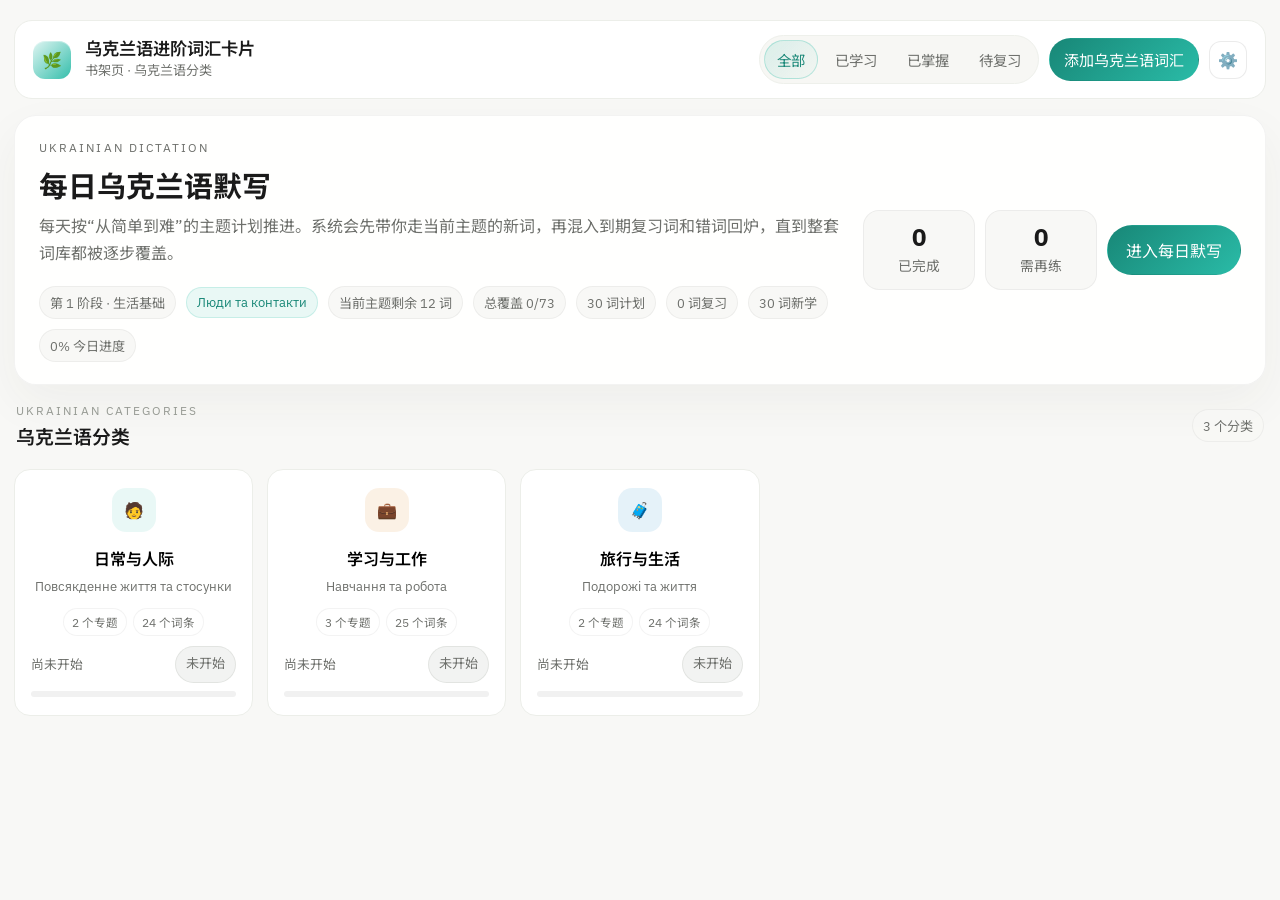
==== ukrainian-vocab-site/index.html @ 9e2c7441 "Add Ukrainian vocab study site" ====
<!DOCTYPE html>
<html lang="zh-CN">
  <head>
    <meta charset="UTF-8" />
    <meta name="viewport" content="width=device-width, initial-scale=1.0" />
    <title>乌克兰语进阶词汇卡片</title>
    <meta
      name="description"
      content="把进阶乌克兰语词汇做成可浏览、可标记、可复述、可自测的学习笔记网站。"
    />
    <link rel="preconnect" href="https://fonts.googleapis.com" />
    <link rel="preconnect" href="https://fonts.gstatic.com" crossorigin />
    <link
      href="https://fonts.googleapis.com/css2?family=Cormorant+Garamond:wght@500;600;700&family=IBM+Plex+Sans:wght@400;500;600;700&family=Noto+Sans+SC:wght@400;500;700&display=swap"
      rel="stylesheet"
    />
    <link rel="stylesheet" href="./styles.css?v=ukrainian-v1" />
  </head>
  <body>
    <div class="ambient ambient-left"></div>
    <div class="ambient ambient-right"></div>
    <div class="paper-noise"></div>
    <div class="app-shell">
      <div id="app"></div>
    </div>
    <script src="./imported-topics.js?v=ukrainian-v1"></script>
    <script src="./script.js?v=ukrainian-v1"></script>
  </body>
</html>
---- ukrainian-vocab-site/styles.css ----
:root {
  --bg: #f8f8f6;
  --bg-strong: #f2efe7;
  --card: rgba(255, 255, 255, 0.9);
  --card-strong: #ffffff;
  --paper: rgba(255, 252, 247, 0.82);
  --line: rgba(34, 34, 34, 0.09);
  --line-strong: rgba(34, 34, 34, 0.16);
  --shadow: 0 24px 60px rgba(51, 46, 37, 0.08);
  --shadow-soft: 0 14px 34px rgba(51, 46, 37, 0.05);
  --text: #1a1a1a;
  --muted: #6e706c;
  --muted-soft: #969a93;
  --teal: #2abba7;
  --teal-deep: #188777;
  --teal-soft: rgba(42, 187, 167, 0.11);
  --green: #4caf50;
  --green-soft: rgba(76, 175, 80, 0.14);
  --red: #e57373;
  --red-soft: rgba(229, 115, 115, 0.14);
  --amber: #ffc107;
  --amber-soft: rgba(255, 193, 7, 0.16);
  --pink-soft: #fff5f5;
  --radius-xl: 28px;
  --radius-lg: 18px;
  --radius-md: 12px;
  --radius-sm: 10px;
}

* {
  box-sizing: border-box;
}

html {
  scroll-behavior: auto;
}

body {
  margin: 0;
  min-height: 100vh;
  color: var(--text);
  font-family: "IBM Plex Sans", "Noto Sans SC", sans-serif;
  background:
    radial-gradient(circle at 15% 12%, rgba(42, 187, 167, 0.13), transparent 24%),
    radial-gradient(circle at 82% 18%, rgba(255, 193, 7, 0.09), transparent 22%),
    linear-gradient(180deg, #fbfaf6 0%, #f7f5ef 100%);
  overflow-x: hidden;
}

body.modal-open {
  overflow: hidden;
}

button,
select,
input {
  font: inherit;
}

button {
  cursor: pointer;
}

a {
  color: inherit;
  text-decoration: none;
}

.ambient,
.paper-noise {
  pointer-events: none;
  position: fixed;
  inset: 0;
}

.ambient {
  z-index: 0;
}

.ambient-left {
  background: radial-gradient(circle at 10% 10%, rgba(42, 187, 167, 0.1), transparent 26%);
}

.ambient-right {
  background: radial-gradient(circle at 85% 22%, rgba(240, 157, 94, 0.12), transparent 24%);
}

.paper-noise {
  z-index: 0;
  opacity: 0.18;
  background-image:
    linear-gradient(rgba(42, 187, 167, 0.02) 1px, transparent 1px),
    linear-gradient(90deg, rgba(42, 187, 167, 0.02) 1px, transparent 1px);
  background-size: 28px 28px;
  mask-image: linear-gradient(180deg, rgba(0, 0, 0, 0.8), transparent 85%);
}

.app-shell {
  position: relative;
  z-index: 1;
  width: min(1380px, calc(100% - 32px));
  margin: 0 auto;
  padding: 28px 0 44px;
}

.top-banner,
.home-hero,
.category-card,
.detail-sidebar,
.detail-main,
.study-panel,
.detail-empty,
.settings-modal {
  border: 1px solid var(--line);
  background: var(--card);
  backdrop-filter: blur(18px);
  box-shadow: var(--shadow-soft);
}

.top-banner {
  display: flex;
  align-items: center;
  justify-content: space-between;
  gap: 16px;
  padding: 16px 18px;
  border-radius: 999px;
  background: rgba(255, 255, 255, 0.75);
}

.brand {
  display: flex;
  align-items: center;
  gap: 14px;
}

.brand-mark {
  width: 44px;
  height: 44px;
  display: grid;
  place-items: center;
  border-radius: 14px;
  background: linear-gradient(135deg, rgba(42, 187, 167, 0.2), rgba(24, 135, 119, 0.92));
  color: #ffffff;
  font-size: 1.2rem;
  box-shadow: inset 0 1px 0 rgba(255, 255, 255, 0.35);
}

.brand-copy {
  display: flex;
  flex-direction: column;
  gap: 2px;
}

.eyebrow {
  margin: 0;
  font-size: 0.72rem;
  letter-spacing: 0.18em;
  text-transform: uppercase;
  color: var(--muted-soft);
}

.brand-title,
.hero-copy h1,
.hero-stat strong,
.category-card h3,
.detail-page-title,
.panel-title,
.word-card-word,
.topic-select-title,
.settings-modal h2 {
  font-family: "Cormorant Garamond", Georgia, serif;
}

.brand-title {
  font-size: 1.6rem;
  line-height: 1;
  margin: 0;
}

.brand-copy span {
  font-size: 0.92rem;
  color: var(--muted);
}

.header-actions,
.filter-row,
.hero-stats,
.hero-actions,
.card-meta,
.legend-row,
.word-actions,
.topic-progress-row,
.study-panel-header,
.quiz-answer,
.assessment-row,
.settings-row,
.drawer-actions {
  display: flex;
  align-items: center;
  gap: 10px;
}

.pill-group {
  display: inline-flex;
  gap: 8px;
  padding: 6px;
  border-radius: 999px;
  background: rgba(248, 248, 246, 0.92);
  border: 1px solid rgba(26, 26, 26, 0.05);
}

.pill-btn,
.icon-btn,
.ghost-btn,
.solid-btn,
.assessment-btn,
.tab-btn,
.topic-item,
.audio-btn,
.status-btn,
.quiz-reveal-btn,
.drawer-btn,
.toolbar-link,
.select-shell,
.mode-chip {
  transition:
    transform 180ms ease,
    background 180ms ease,
    border-color 180ms ease,
    color 180ms ease,
    box-shadow 180ms ease;
}

.pill-btn,
.icon-btn,
.ghost-btn,
.solid-btn,
.tab-btn,
.drawer-btn,
.toolbar-link {
  border: 1px solid transparent;
  background: transparent;
}

.pill-btn {
  padding: 10px 14px;
  border-radius: 999px;
  color: var(--muted);
}

.pill-btn:hover,
.icon-btn:hover,
.ghost-btn:hover,
.solid-btn:hover,
.tab-btn:hover,
.drawer-btn:hover,
.quiz-reveal-btn:hover,
.toolbar-link:hover {
  transform: translateY(-1px);
}

.pill-btn.active {
  background: linear-gradient(135deg, rgba(42, 187, 167, 0.14), rgba(42, 187, 167, 0.02));
  border-color: rgba(42, 187, 167, 0.28);
  color: var(--teal-deep);
}

.icon-btn,
.drawer-btn {
  width: 44px;
  height: 44px;
  border-radius: 14px;
  display: grid;
  place-items: center;
  color: var(--muted);
  border-color: var(--line);
  background: rgba(255, 255, 255, 0.78);
}

.toolbar-link,
.ghost-btn {
  border-color: var(--line);
  padding: 10px 14px;
  border-radius: 999px;
  color: var(--muted);
  background: rgba(255, 255, 255, 0.76);
}

.solid-btn {
  padding: 12px 18px;
  border-radius: 999px;
  color: #ffffff;
  background: linear-gradient(135deg, var(--teal-deep), var(--teal));
  box-shadow: 0 14px 28px rgba(24, 135, 119, 0.16);
}

.solid-btn.subtle {
  background: linear-gradient(135deg, #232320, #3a3b38);
  box-shadow: 0 14px 28px rgba(35, 35, 32, 0.12);
}

.solid-btn.small,
.ghost-btn.small,
.toolbar-link.small {
  padding: 10px 14px;
  font-size: 0.94rem;
}

.solid-btn:disabled,
.ghost-btn:disabled {
  opacity: 0.62;
  cursor: wait;
  transform: none;
}

.home-hero {
  margin-top: 20px;
  padding: 36px;
  border-radius: var(--radius-xl);
  background:
    radial-gradient(circle at top left, rgba(42, 187, 167, 0.12), transparent 34%),
    linear-gradient(135deg, rgba(255, 255, 255, 0.92), rgba(255, 252, 247, 0.95));
  box-shadow: var(--shadow);
}

.hero-grid {
  display: grid;
  grid-template-columns: minmax(0, 1.2fr) minmax(360px, 0.8fr);
  gap: 28px;
}

.hero-copy h1 {
  margin: 8px 0 12px;
  font-size: clamp(2.8rem, 5vw, 4.5rem);
  line-height: 0.95;
  letter-spacing: -0.04em;
}

.hero-copy p {
  margin: 0;
  max-width: 620px;
  font-size: 1.05rem;
  line-height: 1.75;
  color: var(--muted);
}

.hero-stats {
  margin-top: 26px;
  flex-wrap: wrap;
}

.hero-stat {
  min-width: 170px;
  padding: 16px 18px;
  border-radius: var(--radius-lg);
  background: rgba(255, 255, 255, 0.76);
  border: 1px solid rgba(26, 26, 26, 0.04);
}

.hero-stat strong {
  display: block;
  font-size: 2rem;
  line-height: 1;
}

.hero-stat span {
  display: block;
  margin-top: 6px;
  color: var(--muted);
  font-size: 0.95rem;
}

.hero-actions {
  margin-top: 28px;
  flex-wrap: wrap;
}

.hero-note {
  display: flex;
  flex-direction: column;
  gap: 18px;
  padding: 28px;
  border-radius: 24px;
  background:
    linear-gradient(180deg, rgba(255, 255, 255, 0.92), rgba(248, 248, 246, 0.98));
  border: 1px solid rgba(26, 26, 26, 0.06);
}

.hero-note-card {
  padding: 18px;
  border-radius: var(--radius-lg);
  border: 1px dashed rgba(42, 187, 167, 0.24);
  background:
    linear-gradient(180deg, rgba(42, 187, 167, 0.06), rgba(42, 187, 167, 0.01)),
    linear-gradient(180deg, transparent 27px, rgba(42, 187, 167, 0.08) 28px, transparent 29px);
  background-size: auto, 100% 34px;
}

.hero-note-card h3 {
  margin: 0 0 8px;
  font-size: 1.4rem;
}

.hero-note-card p,
.hero-mini-list li,
.category-card p,
.progress-caption,
.topic-subtitle,
.detail-subtitle,
.panel-copy,
.word-card-detail p,
.empty-copy,
.settings-copy,
.helper-text,
.filter-empty p {
  color: var(--muted);
  line-height: 1.72;
}

.hero-mini-list {
  margin: 0;
  padding-left: 20px;
}

.hero-mini-list li + li {
  margin-top: 8px;
}

.section-top {
  margin-top: 26px;
  display: flex;
  align-items: center;
  justify-content: space-between;
  gap: 16px;
}

.section-top h2,
.detail-main h2,
.study-card h3,
.settings-modal h2 {
  margin: 0;
  font-size: 2rem;
}

.section-top p,
.detail-subtitle {
  margin: 0;
}

.category-grid {
  margin-top: 18px;
  display: grid;
  grid-template-columns: repeat(5, minmax(0, 1fr));
  gap: 16px;
}

.category-card {
  position: relative;
  display: flex;
  flex-direction: column;
  align-items: center;
  min-height: 220px;
  padding: 20px;
  border-radius: 22px;
  overflow: hidden;
  cursor: pointer;
  text-align: center;
}

.category-card::before {
  content: "";
  position: absolute;
  inset: auto -28px -32px auto;
  width: 120px;
  height: 120px;
  border-radius: 50%;
  background: radial-gradient(circle, rgba(42, 187, 167, 0.14), transparent 70%);
}

.category-card:hover {
  transform: translateY(-4px);
  box-shadow: var(--shadow);
}

.card-icon {
  width: 52px;
  height: 52px;
  display: grid;
  place-items: center;
  border-radius: 16px;
  font-size: 1.25rem;
  background: rgba(42, 187, 167, 0.08);
  color: var(--teal-deep);
}

.category-card h3 {
  margin: 18px 0 6px;
  font-size: 1.55rem;
}

.category-card p {
  margin: 0;
  font-size: 0.95rem;
}

.category-meta {
  display: flex;
  flex-wrap: wrap;
  justify-content: center;
  gap: 8px;
  margin-top: 14px;
  color: var(--muted);
  font-size: 0.84rem;
}

.category-meta span {
  padding: 6px 10px;
  border-radius: 999px;
  background: rgba(255, 255, 255, 0.72);
  border: 1px solid rgba(26, 26, 26, 0.05);
}

.category-card-footer {
  margin-top: auto;
  width: 100%;
}

.progress-bar {
  margin-top: 10px;
  height: 9px;
  overflow: hidden;
  border-radius: 999px;
  background: rgba(26, 26, 26, 0.06);
}

.progress-bar span {
  display: block;
  height: 100%;
  border-radius: inherit;
  background: linear-gradient(90deg, var(--teal), #5dd8c2);
}

.progress-caption {
  display: flex;
  align-items: center;
  justify-content: space-between;
  gap: 10px;
  margin-top: 12px;
  font-size: 0.88rem;
}

.tag {
  display: inline-flex;
  align-items: center;
  gap: 6px;
  padding: 6px 10px;
  border-radius: 999px;
  font-size: 0.82rem;
  color: var(--muted);
  background: rgba(248, 248, 246, 0.9);
  border: 1px solid rgba(26, 26, 26, 0.05);
}

.tag.review {
  color: #996306;
  background: var(--amber-soft);
  border-color: rgba(255, 193, 7, 0.24);
}

.tag.mastered {
  color: #2d7c31;
  background: var(--green-soft);
  border-color: rgba(76, 175, 80, 0.2);
}

.tag.waiting {
  color: var(--muted);
  background: rgba(150, 154, 147, 0.12);
  border-color: rgba(150, 154, 147, 0.18);
}

.tag.highlight {
  color: var(--teal-deep);
  background: rgba(42, 187, 167, 0.1);
  border-color: rgba(42, 187, 167, 0.18);
}

.filter-empty {
  margin-top: 16px;
  padding: 30px;
  border-radius: var(--radius-lg);
  text-align: center;
  border: 1px dashed rgba(26, 26, 26, 0.12);
  background: rgba(255, 255, 255, 0.64);
}

.detail-header {
  margin-top: 18px;
  display: flex;
  align-items: flex-start;
  justify-content: space-between;
  gap: 16px;
}

.detail-page-title {
  margin: 8px 0 10px;
  font-size: clamp(2.3rem, 4vw, 3.6rem);
  line-height: 0.92;
}

.detail-meta {
  display: flex;
  align-items: center;
  flex-wrap: wrap;
  gap: 10px;
}

.breadcrumb {
  display: inline-flex;
  align-items: center;
  gap: 8px;
  color: var(--muted);
  font-size: 0.94rem;
}

.breadcrumb button {
  border: none;
  background: none;
  padding: 0;
  color: var(--teal-deep);
}

.detail-shell {
  margin-top: 18px;
  display: grid;
  grid-template-columns: 240px minmax(0, 1fr) 330px;
  gap: 18px;
  align-items: start;
}

.detail-sidebar,
.detail-main,
.study-panel,
.detail-empty {
  border-radius: 24px;
}

.detail-sidebar {
  position: sticky;
  top: 16px;
  padding: 22px;
}

.detail-sidebar h2,
.study-card h3,
.panel-title {
  margin: 8px 0 4px;
}

.topic-subtitle,
.detail-subtitle {
  font-size: 0.95rem;
}

.topic-list {
  margin-top: 20px;
  display: grid;
  gap: 8px;
}

.topic-item {
  width: 100%;
  padding: 14px 14px 14px 16px;
  border-radius: 16px;
  border: 1px solid transparent;
  background: transparent;
  text-align: left;
}

.topic-item:hover {
  background: rgba(42, 187, 167, 0.04);
}

.topic-item.active {
  background: #f0faf8;
  border-color: rgba(42, 187, 167, 0.18);
  box-shadow: inset 4px 0 0 var(--teal);
}

.topic-item strong {
  display: block;
  font-size: 0.96rem;
  line-height: 1.5;
}

.topic-index {
  display: inline-flex;
  min-width: 28px;
  color: var(--teal-deep);
}

.topic-progress-row {
  margin-top: 10px;
  justify-content: space-between;
}

.topic-progress-row span {
  font-size: 0.8rem;
  color: var(--muted);
}

.mode-chip {
  display: inline-flex;
  align-items: center;
  padding: 5px 10px;
  border-radius: 999px;
  font-size: 0.8rem;
  border: 1px solid transparent;
}

.mode-chip.proficient {
  color: #2d7c31;
  background: var(--green-soft);
}

.mode-chip.average {
  color: #996306;
  background: var(--amber-soft);
}

.mode-chip.unfamiliar {
  color: #b35050;
  background: var(--red-soft);
}

.mode-chip.pending {
  color: var(--muted);
  background: rgba(150, 154, 147, 0.12);
}

.detail-main {
  padding: 24px;
}

.detail-main-header {
  display: flex;
  align-items: flex-start;
  justify-content: space-between;
  gap: 16px;
}

.section-tabs {
  display: flex;
  flex-wrap: wrap;
  gap: 10px;
  margin-top: 22px;
}

.tab-btn {
  padding: 12px 16px;
  border-radius: 14px;
  color: var(--muted);
  border-color: rgba(26, 26, 26, 0.06);
  background: rgba(248, 248, 246, 0.8);
}

.tab-btn.active {
  color: var(--text);
  border-color: rgba(26, 26, 26, 0.08);
  background: rgba(255, 255, 255, 0.96);
  box-shadow: inset 0 -2px 0 var(--text);
}

.legend-row {
  margin-top: 18px;
  flex-wrap: wrap;
  padding: 12px 14px;
  border-radius: 16px;
  background: rgba(248, 248, 246, 0.84);
  border: 1px solid rgba(26, 26, 26, 0.05);
  color: var(--muted);
  font-size: 0.9rem;
}

.vocab-grid {
  margin-top: 18px;
  display: grid;
  grid-template-columns: repeat(2, minmax(0, 1fr));
  gap: 14px;
}

.word-card {
  border-radius: 18px;
  border: 1px solid rgba(26, 26, 26, 0.06);
  background: rgba(255, 255, 255, 0.84);
  overflow: hidden;
  box-shadow: 0 10px 28px rgba(51, 46, 37, 0.04);
}

.word-card.known {
  border-color: rgba(76, 175, 80, 0.22);
}

.word-card.unknown {
  border-color: rgba(229, 115, 115, 0.22);
}

.word-card.expanded {
  background: linear-gradient(180deg, rgba(255, 255, 255, 0.92), var(--pink-soft));
}

.word-card-head {
  display: grid;
  grid-template-columns: auto minmax(0, 1fr) auto;
  gap: 10px;
  align-items: start;
  padding: 14px;
}

.audio-btn {
  width: 38px;
  height: 38px;
  display: grid;
  place-items: center;
  border-radius: 12px;
  border: 1px solid rgba(42, 187, 167, 0.16);
  background: rgba(42, 187, 167, 0.08);
  color: var(--teal-deep);
}

.audio-btn.loading {
  background: rgba(255, 193, 7, 0.16);
  border-color: rgba(255, 193, 7, 0.28);
  color: #996306;
}

.audio-btn.playing {
  background: rgba(42, 187, 167, 0.18);
  border-color: rgba(42, 187, 167, 0.32);
  color: var(--teal-deep);
  box-shadow: 0 0 0 6px rgba(42, 187, 167, 0.08);
}

.word-trigger {
  border: none;
  padding: 0;
  background: none;
  text-align: left;
}

.word-card-word {
  display: block;
  font-size: 1.42rem;
  line-height: 1.08;
}

.word-card-meta {
  display: inline-flex;
  align-items: center;
  gap: 8px;
  margin-top: 8px;
  flex-wrap: wrap;
}

.word-note-tag {
  display: inline-flex;
  align-items: center;
  padding: 5px 8px;
  border-radius: 999px;
  font-size: 0.78rem;
  color: var(--muted);
  background: rgba(248, 248, 246, 0.94);
  border: 1px solid rgba(26, 26, 26, 0.05);
}

.status-btn {
  width: 36px;
  height: 36px;
  display: grid;
  place-items: center;
  border-radius: 12px;
  border: 1px solid rgba(26, 26, 26, 0.08);
  background: rgba(255, 255, 255, 0.86);
  color: var(--muted);
}

.status-btn.known.active {
  border-color: rgba(76, 175, 80, 0.28);
  background: var(--green-soft);
  color: var(--green);
}

.status-btn.unknown.active {
  border-color: rgba(229, 115, 115, 0.28);
  background: var(--red-soft);
  color: var(--red);
}

.word-card-detail {
  padding: 0 16px 16px 68px;
  border-top: 1px solid rgba(26, 26, 26, 0.06);
}

.word-card-detail strong {
  display: block;
  padding-top: 14px;
  color: var(--teal-deep);
  font-size: 1rem;
}

.word-card-detail p {
  margin: 8px 0 0;
}

.detail-empty {
  padding: 28px;
}

.study-panel {
  position: sticky;
  top: 16px;
  padding: 18px;
}

.study-panel > .study-card + .study-card {
  margin-top: 16px;
}

.study-card {
  padding: 18px;
  border-radius: 18px;
  background: rgba(255, 255, 255, 0.88);
  border: 1px solid rgba(26, 26, 26, 0.05);
}

.study-panel-header {
  justify-content: space-between;
  margin-bottom: 8px;
}

.panel-title {
  font-size: 1.6rem;
}

.panel-copy {
  margin: 10px 0 0;
  font-size: 0.95rem;
}

.translation-card {
  margin-top: 16px;
  padding: 16px;
  border-radius: 16px;
  background:
    linear-gradient(180deg, rgba(42, 187, 167, 0.06), rgba(42, 187, 167, 0.01)),
    linear-gradient(180deg, transparent 30px, rgba(42, 187, 167, 0.08) 31px, transparent 32px);
  background-size: auto, 100% 38px;
  border: 1px dashed rgba(42, 187, 167, 0.2);
}

.translation-card p {
  margin: 0;
  line-height: 1.88;
}

.translation-card .english-sample {
  margin-top: 14px;
  padding-top: 14px;
  border-top: 1px solid rgba(26, 26, 26, 0.06);
}

.quiz-list {
  margin-top: 16px;
  display: grid;
  gap: 12px;
}

.quiz-item {
  padding: 14px;
  border-radius: 16px;
  border: 1px solid rgba(26, 26, 26, 0.05);
  background: rgba(248, 248, 246, 0.82);
}

.quiz-item strong {
  display: block;
  font-size: 0.96rem;
  line-height: 1.6;
}

.quiz-item p {
  margin: 8px 0 0;
}

.quiz-reveal-btn {
  margin-top: 12px;
  padding: 10px 12px;
  border-radius: 12px;
  border: 1px solid rgba(42, 187, 167, 0.18);
  background: rgba(42, 187, 167, 0.08);
  color: var(--teal-deep);
}

.quiz-item.revealed {
  background: rgba(255, 255, 255, 0.92);
}

.quiz-answer {
  margin-top: 10px;
  align-items: flex-start;
  justify-content: space-between;
}

.quiz-answer strong {
  font-size: 1rem;
}

.quiz-answer p {
  margin: 4px 0 0;
  color: var(--teal-deep);
}

.assessment-block {
  margin-top: 16px;
  padding-top: 16px;
  border-top: 1px solid rgba(26, 26, 26, 0.06);
}

.assessment-block p {
  margin: 0 0 12px;
}

.assessment-row {
  flex-wrap: wrap;
}

.assessment-btn {
  border: 1px solid transparent;
  padding: 12px 14px;
  border-radius: 14px;
  background: rgba(255, 255, 255, 0.92);
}

.assessment-btn.proficient {
  color: #2d7c31;
  border-color: rgba(76, 175, 80, 0.22);
  background: var(--green-soft);
}

.assessment-btn.average {
  color: #996306;
  border-color: rgba(255, 193, 7, 0.22);
  background: var(--amber-soft);
}

.assessment-btn.unfamiliar {
  color: #b35050;
  border-color: rgba(229, 115, 115, 0.22);
  background: var(--red-soft);
}

.study-footer {
  margin-top: 14px;
  font-size: 0.86rem;
  color: var(--muted);
}

.mobile-topic-select {
  display: none;
}

.select-shell {
  width: 100%;
  display: flex;
  align-items: center;
  gap: 10px;
  margin-top: 18px;
  padding: 12px 14px;
  border-radius: 16px;
  border: 1px solid rgba(26, 26, 26, 0.06);
  background: rgba(255, 255, 255, 0.88);
}

.select-shell select {
  width: 100%;
  border: none;
  background: transparent;
  outline: none;
  color: var(--text);
}

.drawer-overlay {
  display: none;
}

.drawer-actions {
  justify-content: flex-end;
}

.settings-backdrop,
.drawer-overlay {
  position: fixed;
  inset: 0;
  background: rgba(26, 26, 26, 0.28);
  z-index: 20;
}

.settings-modal {
  position: fixed;
  z-index: 21;
  top: 50%;
  left: 50%;
  width: min(520px, calc(100% - 24px));
  transform: translate(-50%, -50%);
  padding: 24px;
  border-radius: 28px;
  background:
    radial-gradient(circle at top left, rgba(42, 187, 167, 0.12), transparent 36%),
    rgba(255, 255, 255, 0.96);
  box-shadow: var(--shadow);
}

.settings-copy {
  margin: 12px 0 18px;
}

.settings-grid {
  display: grid;
  gap: 14px;
}

.word-entry-modal {
  width: min(680px, calc(100% - 24px));
}

.word-entry-inline {
  display: grid;
  grid-template-columns: minmax(0, 1fr) auto;
  gap: 12px;
  align-items: end;
  margin-bottom: 10px;
}

.word-autofill-btn {
  min-width: 138px;
}

.word-lookup-status {
  margin: 0 0 16px;
  padding: 12px 14px;
  border-radius: 14px;
  border: 1px solid rgba(26, 26, 26, 0.06);
  background: rgba(248, 248, 246, 0.9);
  color: var(--muted);
  font-size: 0.93rem;
  line-height: 1.6;
}

.word-lookup-status[data-state="success"] {
  border-color: rgba(42, 187, 167, 0.22);
  background: rgba(232, 249, 245, 0.96);
  color: var(--teal-deep);
}

.word-lookup-status[data-state="error"] {
  border-color: rgba(219, 128, 96, 0.22);
  background: rgba(255, 244, 239, 0.96);
  color: #8b4d34;
}

.word-lookup-status[data-state="loading"] {
  border-color: rgba(42, 187, 167, 0.16);
  color: var(--text);
}

.word-entry-grid {
  display: grid;
  grid-template-columns: repeat(2, minmax(0, 1fr));
  gap: 12px;
}

.word-entry-field {
  display: grid;
  gap: 6px;
  color: var(--muted);
  font-size: 0.9rem;
}

.word-entry-field-full {
  grid-column: 1 / -1;
}

.word-entry-field input,
.word-entry-field textarea,
.word-entry-field select {
  width: 100%;
  border: 1px solid rgba(26, 26, 26, 0.08);
  border-radius: 12px;
  padding: 11px 12px;
  background: rgba(255, 255, 255, 0.92);
  color: var(--text);
}

.word-entry-field textarea {
  resize: vertical;
  min-height: 110px;
}

.classification-box {
  margin-top: 16px;
  display: flex;
  align-items: center;
  justify-content: space-between;
  gap: 12px;
  padding: 14px 16px;
  border-radius: 16px;
  background: rgba(248, 248, 246, 0.88);
  border: 1px solid rgba(26, 26, 26, 0.05);
}

.classification-label {
  margin: 0 0 4px;
  font-size: 0.76rem;
  letter-spacing: 0.12em;
  text-transform: uppercase;
  color: var(--muted-soft);
}

.classification-box strong {
  display: block;
  color: var(--text);
  line-height: 1.55;
}

.settings-row {
  justify-content: space-between;
  padding: 14px 16px;
  border-radius: 16px;
  background: rgba(248, 248, 246, 0.88);
  border: 1px solid rgba(26, 26, 26, 0.05);
}

.settings-row label {
  display: flex;
  flex-direction: column;
  gap: 6px;
  color: var(--muted);
  font-size: 0.92rem;
}

.settings-row select {
  min-width: 180px;
  border: 1px solid rgba(26, 26, 26, 0.08);
  border-radius: 12px;
  padding: 10px 12px;
  background: rgba(255, 255, 255, 0.92);
}

.danger-zone {
  margin-top: 18px;
  padding: 16px;
  border-radius: 18px;
  background: rgba(229, 115, 115, 0.08);
  border: 1px solid rgba(229, 115, 115, 0.14);
}

.danger-zone h3 {
  margin: 0;
  font-size: 1rem;
}

.danger-zone p {
  margin: 8px 0 14px;
  color: var(--muted);
}

.danger-btn {
  border: 1px solid rgba(229, 115, 115, 0.24);
  color: #b35050;
  background: rgba(255, 255, 255, 0.88);
}

@media (max-width: 1260px) {
  .category-grid {
    grid-template-columns: repeat(4, minmax(0, 1fr));
  }

  .detail-shell {
    grid-template-columns: 220px minmax(0, 1fr);
  }

  .study-panel {
    position: fixed;
    top: 12px;
    right: 12px;
    bottom: 12px;
    z-index: 31;
    width: min(360px, calc(100vw - 24px));
    overflow-y: auto;
    transform: translateX(calc(100% + 24px));
  }

  .detail-shell.drawer-open .study-panel {
    transform: translateX(0);
  }

  .detail-shell.drawer-open .drawer-overlay {
    display: block;
  }
}

@media (max-width: 1080px) {
  .hero-grid {
    grid-template-columns: 1fr;
  }

  .category-grid {
    grid-template-columns: repeat(3, minmax(0, 1fr));
  }

  .vocab-grid {
    grid-template-columns: 1fr;
  }
}

@media (max-width: 820px) {
  .app-shell {
    width: min(100%, calc(100% - 20px));
    padding-top: 14px;
  }

  .top-banner,
  .detail-header,
  .detail-main-header,
  .section-top {
    flex-direction: column;
    align-items: stretch;
  }

  .header-actions {
    justify-content: space-between;
    flex-wrap: wrap;
  }

  .pill-group {
    width: 100%;
    overflow-x: auto;
  }

  .category-grid {
    grid-template-columns: repeat(2, minmax(0, 1fr));
  }

  .detail-shell {
    grid-template-columns: 1fr;
  }

  .detail-sidebar {
    display: none;
  }

  .mobile-topic-select {
    display: block;
  }

  .study-panel {
    width: min(100vw - 18px, 420px);
  }
}

@media (max-width: 640px) {
  .app-shell {
    width: calc(100% - 16px);
  }

  .top-banner,
  .home-hero,
  .detail-main,
  .detail-empty,
  .settings-modal {
    border-radius: 22px;
  }

  .home-hero,
  .detail-main,
  .detail-sidebar,
  .study-panel {
    padding: 18px;
  }

  .hero-copy h1,
  .detail-page-title {
    letter-spacing: -0.02em;
  }

  .category-grid {
    grid-template-columns: 1fr;
  }

  .word-card-head {
    grid-template-columns: auto minmax(0, 1fr);
  }

  .word-actions {
    grid-column: 1 / -1;
    justify-content: flex-end;
  }

  .word-card-detail {
    padding-left: 16px;
  }

  .assessment-row,
  .hero-actions,
  .hero-stats {
    flex-direction: column;
    align-items: stretch;
  }

  .assessment-btn,
  .solid-btn,
  .ghost-btn,
  .toolbar-link {
    width: 100%;
    justify-content: center;
  }
}

/* Reference-style overrides */

.ambient,
.paper-noise {
  display: none;
}

body {
  background: #f8f8f6;
}

.app-shell {
  width: min(1320px, calc(100% - 28px));
  padding: 20px 0 32px;
}

.brand-title,
.category-card h3,
.detail-page-title,
.detail-main h2,
.detail-sidebar h2,
.study-card h3,
.panel-title,
.word-card-word,
.topic-select-title,
.settings-modal h2 {
  font-family: "IBM Plex Sans", "Noto Sans SC", sans-serif;
}

.top-banner,
.home-hero,
.category-card,
.detail-sidebar,
.detail-main,
.study-panel,
.detail-empty,
.settings-modal,
.study-card {
  background: #ffffff;
  border-color: #eceee9;
  box-shadow: none;
  backdrop-filter: none;
}

.top-banner {
  padding: 14px 18px;
  border-radius: 18px;
}

.brand-mark {
  width: 38px;
  height: 38px;
  border-radius: 12px;
  font-size: 1rem;
  background: linear-gradient(135deg, rgba(42, 187, 167, 0.15), rgba(42, 187, 167, 0.95));
}

.brand-title {
  font-size: 1.08rem;
  font-weight: 600;
}

.brand-copy span {
  font-size: 0.82rem;
}

.pill-group {
  padding: 4px;
  gap: 4px;
  background: #f7f7f4;
  border-color: #eef0eb;
}

.pill-btn {
  padding: 8px 12px;
  font-size: 0.9rem;
}

.icon-btn,
.toolbar-link,
.ghost-btn,
.solid-btn {
  box-shadow: none;
}

.icon-btn {
  width: 38px;
  height: 38px;
  border-radius: 12px;
}

.compact-home .category-grid {
  margin-top: 12px;
}

.home-board {
  margin-top: 16px;
}

.daily-dictation-card {
  margin-top: 16px;
  display: grid;
  grid-template-columns: minmax(0, 1.3fr) auto;
  gap: 18px;
  padding: 22px 24px;
  border-radius: 22px;
  background: rgba(255, 255, 255, 0.88);
  border: 1px solid rgba(26, 26, 26, 0.05);
  box-shadow: 0 18px 48px rgba(56, 52, 43, 0.05);
}

.daily-dictation-card h2 {
  margin: 6px 0 8px;
  font-size: 1.8rem;
}

.daily-dictation-card p {
  margin: 0;
  color: var(--muted);
  line-height: 1.72;
}

.daily-dictation-meta,
.daily-dictation-side {
  display: flex;
  align-items: center;
  gap: 10px;
  flex-wrap: wrap;
}

.daily-dictation-meta {
  margin-top: 18px;
}

.daily-dictation-side {
  justify-content: flex-end;
  align-content: center;
}

.daily-dictation-stat {
  min-width: 112px;
  padding: 14px 16px;
  border-radius: 16px;
  text-align: center;
  background: rgba(248, 248, 246, 0.92);
  border: 1px solid rgba(26, 26, 26, 0.05);
}

.daily-dictation-stat strong {
  display: block;
  font-size: 1.5rem;
  line-height: 1;
}

.daily-dictation-stat span {
  display: block;
  margin-top: 6px;
  color: var(--muted);
  font-size: 0.86rem;
}

.dictation-page {
  padding: 14px 0 28px;
}

.dictation-shell {
  display: grid;
  gap: 0;
  min-height: calc(100vh - 72px);
  border-radius: 26px;
  overflow: hidden;
  background: rgba(255, 255, 255, 0.96);
  border: 1px solid rgba(26, 26, 26, 0.04);
  box-shadow: 0 24px 64px rgba(55, 53, 47, 0.08);
}

.dictation-topbar,
.dictation-footer__meta,
.dictation-topbar__left,
.dictation-topbar__center,
.dictation-topbar__right,
.dictation-action-row,
.dictation-answer-card__top,
.dictation-answer-card__meta,
.dictation-answer-card__marks,
.dictation-footer__tags {
  display: flex;
  align-items: center;
  gap: 12px;
  flex-wrap: wrap;
}

.dictation-topbar {
  justify-content: space-between;
  padding: 18px 22px;
  border-bottom: 1px solid rgba(26, 26, 26, 0.05);
  background: rgba(252, 252, 250, 0.92);
}

.dictation-title strong {
  font-size: 1rem;
  font-weight: 600;
}

.dictation-title {
  display: grid;
  gap: 2px;
}

.dictation-title-kicker {
  color: var(--muted-soft);
  font-size: 0.76rem;
  letter-spacing: 0.1em;
  text-transform: uppercase;
}

.dictation-back-btn,
.dictation-control-btn,
.dictation-sound-btn,
.dictation-end-btn,
.dictation-action-btn,
.dictation-mark-btn,
.dictation-fullscreen-btn {
  appearance: none;
  border: 1px solid rgba(26, 26, 26, 0.08);
  background: rgba(255, 255, 255, 0.88);
  color: var(--text);
  transition:
    transform 180ms ease,
    background 180ms ease,
    border-color 180ms ease,
    color 180ms ease,
    box-shadow 180ms ease;
}

.dictation-back-btn:hover,
.dictation-control-btn:hover,
.dictation-sound-btn:hover,
.dictation-end-btn:hover,
.dictation-action-btn:hover,
.dictation-mark-btn:hover,
.dictation-fullscreen-btn:hover {
  transform: translateY(-1px);
}

.dictation-back-btn,
.dictation-sound-btn {
  width: 42px;
  height: 42px;
  display: grid;
  place-items: center;
  border-radius: 14px;
  font-size: 1.2rem;
}

.dictation-control-btn,
.dictation-end-btn,
.dictation-fullscreen-btn,
.dictation-mark-btn {
  padding: 10px 14px;
  border-radius: 999px;
}

.dictation-end-btn,
.dictation-fullscreen-btn,
.dictation-action-btn.active {
  color: #fff;
  border-color: transparent;
  background: linear-gradient(135deg, #7f3022, #bb5a43);
  box-shadow: 0 12px 26px rgba(187, 90, 67, 0.18);
}

.dictation-main {
  display: grid;
  gap: 26px;
  padding: 34px 24px 26px;
}

.dictation-stage-card,
.dictation-answer-card {
  min-height: 440px;
  display: grid;
  place-items: center;
  border-radius: 28px;
  background: linear-gradient(180deg, #fbfbfa, #f6f6f3);
  border: 1px solid rgba(26, 26, 26, 0.04);
}

.dictation-stage-card {
  padding: 34px 28px;
  text-align: center;
}

.dictation-stage-card--typing {
  align-content: center;
  text-align: left;
}

.dictation-stage-kicker {
  margin: 0;
  color: #9aa19a;
  font-size: 0.8rem;
  letter-spacing: 0.16em;
  text-transform: uppercase;
}

.dictation-stage-card h2 {
  margin: 14px 0 10px;
  font-size: clamp(2.4rem, 5vw, 4rem);
  line-height: 1.04;
  letter-spacing: -0.05em;
}

.dictation-stage-card p {
  margin: 0;
  color: var(--muted);
  line-height: 1.75;
}

.dictation-input-panel {
  width: min(100%, 860px);
  min-height: 232px;
  display: grid;
  place-items: center;
  padding: 30px 40px;
  border-radius: 26px;
  background: rgba(247, 247, 245, 0.95);
}

.dictation-input {
  width: min(100%, 680px);
  border: none;
  background: transparent;
  outline: none;
  text-align: center;
  color: #111;
  font-size: clamp(2.4rem, 6vw, 4.5rem);
  font-weight: 700;
  letter-spacing: -0.04em;
}

.dictation-input::placeholder {
  color: rgba(17, 17, 17, 0.18);
}

.dictation-inline-feedback {
  margin: 18px 0 0;
  min-height: 28px;
  color: #8d5b20;
  text-align: center;
  opacity: 0;
}

.dictation-inline-feedback.visible {
  opacity: 1;
}

.dictation-answer-card {
  align-content: stretch;
  padding: 0;
  overflow: hidden;
}

.dictation-answer-card__top {
  justify-content: space-between;
  padding: 18px 22px;
  background: #86a94d;
  color: #fff;
}

.dictation-answer-card.wrong .dictation-answer-card__top {
  background: #c57a64;
}

.dictation-answer-card__meta strong {
  font-size: 1rem;
}

.dictation-answer-card__meta span,
.dictation-answer-card__next {
  font-size: 0.92rem;
  opacity: 0.96;
}

.dictation-answer-card__body {
  min-height: 250px;
  display: grid;
  place-items: center;
  padding: 32px 24px 18px;
  text-align: center;
}

.dictation-answer-card__body strong {
  display: block;
  font-size: clamp(2.6rem, 6vw, 4.4rem);
  line-height: 1.04;
  color: #6c9440;
  letter-spacing: -0.05em;
}

.dictation-answer-card.wrong .dictation-answer-card__body strong {
  color: #a9553d;
}

.dictation-answer-card__body p {
  margin: 14px 0 0;
  color: var(--muted);
}

.dictation-answer-card__marks {
  justify-content: center;
  padding: 0 24px 24px;
}

.dictation-mark-btn.active.known {
  color: #2d7c31;
  border-color: rgba(76, 175, 80, 0.22);
  background: var(--green-soft);
}

.dictation-mark-btn.active.unknown {
  color: #b35050;
  border-color: rgba(229, 115, 115, 0.22);
  background: var(--red-soft);
}

.dictation-action-row {
  justify-content: center;
  gap: 18px;
}

.dictation-action-btn {
  min-width: 126px;
  display: grid;
  justify-items: center;
  gap: 6px;
  padding: 12px 18px;
  border-radius: 18px;
}

.dictation-action-btn span {
  font-size: 1.15rem;
}

.dictation-action-btn em {
  font-style: normal;
  color: var(--muted);
  font-size: 0.86rem;
}

.dictation-action-btn.active em {
  color: rgba(255, 255, 255, 0.9);
}

.dictation-action-btn.is-disabled {
  opacity: 0.38;
  pointer-events: none;
}

.dictation-footer {
  padding: 0 24px 22px;
}

.dictation-footer__track {
  height: 8px;
  overflow: hidden;
  border-radius: 999px;
  background: rgba(194, 107, 91, 0.18);
}

.dictation-footer__track span {
  display: block;
  height: 100%;
  border-radius: inherit;
  background: linear-gradient(90deg, #d27b6a, #e8a08b);
}

.dictation-footer__meta {
  justify-content: space-between;
  gap: 16px;
  margin-top: 12px;
}

.dictation-footer__tags {
  color: var(--muted);
  font-size: 0.86rem;
}

.dictation-footer__tags span {
  padding: 6px 10px;
  border-radius: 999px;
  background: rgba(248, 248, 246, 0.9);
  border: 1px solid rgba(26, 26, 26, 0.05);
}

.dictation-footer__tags .highlight {
  color: #3475c7;
  background: rgba(52, 117, 199, 0.1);
  border-color: rgba(52, 117, 199, 0.16);
}

.home-board-head {
  display: flex;
  align-items: center;
  justify-content: space-between;
  gap: 16px;
  padding: 2px 2px 8px;
}

.home-board-head h2 {
  margin: 4px 0 0;
  font-size: 1.18rem;
  font-weight: 600;
}

.home-board-note {
  margin: 0;
  font-size: 0.9rem;
  color: var(--muted);
}

.category-grid {
  grid-template-columns: repeat(5, minmax(0, 1fr));
  gap: 14px;
}

.category-card {
  min-height: 180px;
  padding: 18px 16px;
  border-radius: 16px;
}

.category-card::before {
  display: none;
}

.card-icon {
  width: 44px;
  height: 44px;
  border-radius: 14px;
  font-size: 1rem;
}

.category-card h3 {
  margin: 14px 0 6px;
  font-size: 1rem;
  font-weight: 600;
}

.category-card p {
  font-size: 0.82rem;
}

.category-meta {
  margin-top: 10px;
  gap: 6px;
  font-size: 0.72rem;
}

.category-meta span {
  padding: 5px 8px;
}

.progress-caption {
  margin-top: 10px;
  font-size: 0.8rem;
}

.progress-bar {
  height: 6px;
  margin-top: 8px;
}

.detail-header,
.detail-toolbar {
  margin-top: 14px;
  padding: 0 2px;
}

.detail-toolbar {
  display: flex;
  align-items: center;
  justify-content: flex-start;
  gap: 12px;
}

.detail-toolbar-meta {
  display: flex;
  align-items: center;
  justify-content: flex-end;
}

.back-lite-btn {
  width: 28px;
  height: 28px;
  display: grid;
  place-items: center;
  border: 1px solid #eceee9;
  border-radius: 999px;
  background: #ffffff;
  color: var(--muted);
}

.detail-shell {
  margin-top: 10px;
  grid-template-columns: 218px minmax(0, 1fr);
  gap: 14px;
}

.detail-sidebar,
.detail-main,
.detail-empty {
  border-radius: 20px;
}

.detail-sidebar {
  padding: 14px;
  background:
    radial-gradient(circle at 16% 14%, rgba(247, 205, 150, 0.18), transparent 28%),
    #fffdf9;
  border: 1px solid #efe8dd;
  box-shadow: none;
}

.detail-sidebar h2 {
  font-size: 1rem;
  font-weight: 600;
}

.topic-list {
  margin-top: 12px;
  gap: 8px;
}

.topic-item {
  padding: 12px 12px 12px 14px;
  border-radius: 14px;
  border: 1px solid #efe8dd;
  background: rgba(255, 255, 255, 0.9);
  box-shadow: none;
}

.topic-item.active {
  background: #fffaf4;
  border: 1px solid #ecdccf;
  box-shadow: inset 3px 0 0 #d68d74;
}

.topic-item strong {
  font-size: 0.88rem;
  line-height: 1.45;
}

.topic-progress-row {
  margin-top: 8px;
}

.detail-main {
  padding: 14px;
  background: #fffdf9;
  border: 1px solid #efe8dd;
  box-shadow: none;
}

.detail-main-header {
  display: flex;
  align-items: center;
  justify-content: space-between;
  gap: 16px;
  padding: 2px 2px 10px;
}

.detail-main-actions {
  display: flex;
  align-items: center;
  gap: 8px;
}

.detail-main h2 {
  margin: 0;
  font-size: 1.12rem;
  font-weight: 700;
  line-height: 1.25;
}

.detail-subtitle {
  margin: 2px 0 0;
  font-size: 0.74rem;
  color: #8f8a82;
}

.header-reset-btn {
  padding: 8px 12px;
  border: 1px solid #d6eee5;
  border-radius: 10px;
  background: #eefaf5;
  color: #4a9f7c;
  font-size: 0.78rem;
  font-weight: 600;
}

.header-add-btn {
  padding: 8px 12px;
  border: 1px solid #dae5f6;
  border-radius: 10px;
  background: #f6faff;
  color: #55759a;
  font-size: 0.78rem;
  font-weight: 600;
}

.section-tabs {
  display: grid;
  grid-template-columns: repeat(var(--section-count), minmax(0, 1fr));
  gap: 8px;
  margin-top: 8px;
  padding: 4px;
  border-radius: 14px;
  background: #fbf6f1;
  border: 1px solid #f2e8de;
}

.tab-btn {
  min-height: 72px;
  display: grid;
  place-items: center;
  gap: 4px;
  padding: 10px 12px;
  border-radius: 12px;
  font-size: 0.88rem;
  border: 1px solid transparent;
  background: rgba(255, 255, 255, 0.48);
}

.tab-key {
  display: block;
  font-size: 0.86rem;
  font-weight: 700;
  color: #c57b58;
}

.tab-copy {
  display: grid;
  gap: 2px;
}

.tab-copy strong,
.tab-copy em {
  display: block;
  text-align: center;
  font-style: normal;
}

.tab-copy strong {
  color: #56524c;
  font-size: 0.74rem;
  font-weight: 600;
}

.tab-copy em {
  color: #989288;
  font-size: 0.68rem;
}

.tab-btn.active {
  background: #fffefd;
  border-color: #ddcdbf;
  box-shadow: 0 1px 2px rgba(135, 103, 73, 0.06);
}

.tab-btn.active .tab-key {
  color: #b55f3f;
}

.tab-btn.active .tab-copy strong {
  color: #2e2a25;
}

.legend-row {
  margin-top: 12px;
  padding: 10px 12px;
  border-radius: 12px;
  font-size: 0.83rem;
  background: #fbf8f4;
  border: 1px solid #f1e8df;
}

.learning-guide {
  margin-top: 10px;
  display: flex;
  align-items: center;
  justify-content: space-between;
  gap: 14px;
  padding: 12px 14px;
  border-radius: 14px;
  border: 1px solid #e9e6de;
  background: linear-gradient(180deg, rgba(255, 255, 255, 0.92), rgba(250, 248, 244, 0.96));
}

.learning-guide.phase-recover {
  border-color: #eedfcf;
  background: linear-gradient(180deg, rgba(255, 251, 245, 0.96), rgba(255, 248, 239, 0.96));
}

.learning-guide.phase-space {
  border-color: #dcefe9;
  background: linear-gradient(180deg, rgba(244, 252, 248, 0.96), rgba(251, 255, 253, 0.96));
}

.learning-guide-copy {
  min-width: 0;
}

.learning-guide-copy h3 {
  margin: 2px 0 4px;
  font-size: 0.96rem;
  line-height: 1.45;
}

.learning-guide-copy p:last-child {
  margin: 0;
  color: var(--muted);
  font-size: 0.82rem;
  line-height: 1.65;
}

.learning-guide-pills {
  display: flex;
  align-items: center;
  justify-content: flex-end;
  flex-wrap: wrap;
  gap: 8px;
}

.learning-pill {
  display: inline-flex;
  align-items: center;
  padding: 7px 10px;
  border-radius: 999px;
  font-size: 0.76rem;
  border: 1px solid transparent;
  white-space: nowrap;
}

.learning-pill.neutral {
  background: #f6f5f1;
  border-color: #ece8df;
  color: #7b776f;
}

.learning-pill.review {
  background: #fff1ea;
  border-color: #f3dacd;
  color: #bd6e4c;
}

.learning-pill.stable {
  background: #eef8f5;
  border-color: #dcefe9;
  color: #2d8b69;
}

.learning-pill.schedule {
  background: #eef5ff;
  border-color: #dae5f6;
  color: #5377a0;
}

.study-workspace {
  margin-top: 10px;
  display: grid;
  gap: 14px;
}

.workspace-top {
  display: grid;
  grid-template-columns: minmax(0, 1.45fr) minmax(290px, 0.9fr);
  gap: 14px;
  align-items: start;
}

.vocab-panel,
.retell-panel,
.quiz-panel {
  min-width: 0;
}

.vocab-grid {
  margin-top: 0;
  gap: 10px;
}

.word-card {
  border-radius: 14px;
  border-color: #ece8df;
  background: rgba(255, 255, 255, 0.95);
}

.word-card-head {
  grid-template-columns: 34px minmax(0, 1fr) auto;
  gap: 8px;
  align-items: flex-start;
  padding: 10px 10px 8px;
}

.word-card-word {
  font-size: 0.95rem;
  font-weight: 600;
  line-height: 1.25;
}

.word-card-zh {
  display: block;
  margin-top: 4px;
  color: var(--teal-deep);
  font-size: 0.76rem;
  line-height: 1.45;
}

.word-card-en {
  display: block;
  margin-top: 2px;
  color: var(--muted);
  font-size: 0.72rem;
  line-height: 1.4;
}

.word-actions {
  gap: 6px;
}

.status-btn {
  width: 26px;
  height: 26px;
  border-radius: 8px;
  font-size: 0.8rem;
}

.audio-btn {
  width: 28px;
  height: 28px;
  border-radius: 8px;
  font-size: 0.78rem;
}

.word-card-detail {
  padding: 0 10px 10px 52px;
}

.word-card-detail p {
  margin: 0;
  font-size: 0.72rem;
  line-height: 1.45;
  color: var(--muted);
}

.study-panel {
  padding: 10px;
  background: #ffffff;
  border: 1px solid #eceee9;
  box-shadow: none;
  backdrop-filter: none;
}

.study-card {
  padding: 14px;
  border-radius: 18px;
  background: rgba(255, 255, 255, 0.96);
  border: 1px solid #efe8dd;
  box-shadow: none;
}

.study-card + .study-card {
  margin-top: 16px;
}

.study-card-top {
  display: grid;
  gap: 10px;
}

.study-card-hero {
  display: grid;
  grid-template-columns: minmax(0, 1fr) auto;
  gap: 12px;
  align-items: start;
}

.retell-panel .study-card {
  min-height: 100%;
  background:
    linear-gradient(180deg, rgba(255, 250, 244, 0.95), rgba(255, 255, 255, 0.98));
}

.retell-panel .eyebrow {
  letter-spacing: 0.12em;
}

.retell-method-note {
  margin: 0;
  color: #867c70;
  font-size: 0.82rem;
  line-height: 1.7;
}

.retell-copy-card {
  margin-top: 0;
  min-height: 340px;
  padding: 18px;
  background: #fffefc;
  border: 1px solid #ece3d7;
}

.retell-copy-card p {
  font-size: 0.88rem;
  line-height: 1.95;
}

.study-inline-toggle {
  width: 100%;
  margin-top: 12px;
  padding: 12px 14px;
  border: 1px solid #dceaf4;
  border-radius: 12px;
  background: #f6fbff;
  color: #5187a5;
  font-weight: 600;
}

.study-inline-toggle.active {
  border-color: #c8e1ef;
  background: #edf8ff;
  color: #2f6b8b;
}

.study-side-pill {
  width: 62px;
  min-height: 92px;
  display: inline-flex;
  flex-direction: column;
  align-items: center;
  justify-content: center;
  gap: 3px;
  padding: 10px 8px;
  border: 1px solid #eceee9;
  border-radius: 999px;
  background: #fbfbf9;
  color: #666b66;
  flex-shrink: 0;
}

.study-side-pill span,
.study-side-pill em {
  display: block;
  font-size: 0.78rem;
  line-height: 1.15;
  text-align: center;
  font-style: normal;
}

.study-side-pill strong {
  display: block;
  font-size: 0.96rem;
  line-height: 1;
  color: var(--text);
}

.study-side-pill.active {
  background: #eef8f5;
  border-color: #dcefe9;
  color: var(--teal-deep);
}

.study-side-pill.count-pill {
  min-height: 90px;
}

.panel-title {
  margin: 0;
  font-family: "IBM Plex Sans", "Noto Sans SC", sans-serif;
  font-size: clamp(1.72rem, 2vw, 2.18rem);
  font-weight: 700;
  line-height: 1.2;
  letter-spacing: -0.03em;
}

.panel-copy {
  margin: 0;
  color: var(--muted);
  font-size: 0.88rem;
  line-height: 1.7;
}

.translation-card {
  margin-top: 14px;
  padding: 18px 16px;
  border-radius: 14px;
  background: #fafaf8;
  border: 1px solid #eceee9;
}

.translation-card p {
  margin: 0;
  color: #222824;
  line-height: 1.95;
  font-size: 0.86rem;
}

.translation-card .english-sample {
  margin-top: 14px;
  padding-top: 14px;
  border-top: 1px solid #eceee9;
}

.translation-card .english-sample p {
  color: var(--teal-deep);
  line-height: 1.8;
}

.quiz-list {
  margin-top: 14px;
  display: grid;
  grid-template-columns: repeat(3, minmax(0, 1fr));
  gap: 12px;
}

.quiz-item {
  padding: 14px;
  border-radius: 16px;
  border: 1px solid #eceee9;
  background: #fafaf8;
}

.quiz-item strong {
  font-size: 0.94rem;
  line-height: 1.65;
  color: #212622;
}

.quiz-answer {
  margin-top: 10px;
  display: flex;
  align-items: flex-start;
  justify-content: space-between;
  gap: 10px;
}

.quiz-answer strong {
  font-size: 0.98rem;
}

.quiz-answer p {
  margin: 4px 0 0;
  color: var(--teal-deep);
  font-size: 0.83rem;
  line-height: 1.55;
}

.quiz-reveal-btn {
  margin-top: 12px;
  padding: 11px 14px;
  border-radius: 14px;
  border: 1px solid #dcefe9;
  background: #eff8f5;
  color: var(--teal-deep);
  font-weight: 600;
}

.assessment-block {
  margin-top: 14px;
  padding: 14px;
  border-radius: 14px;
  background: #fbf8f4;
  border: 1px solid #efe8dd;
}

.assessment-block p {
  margin: 0 0 12px;
  color: var(--muted);
  line-height: 1.7;
}

.assessment-row {
  justify-content: space-between;
  gap: 8px;
}

.review-plan-note {
  margin-top: 14px;
  padding: 12px 14px;
  border-radius: 12px;
  border: 1px solid #dce9f6;
  background: #f6faff;
}

.review-plan-note strong {
  display: block;
  font-size: 0.86rem;
  color: #395f86;
}

.review-plan-note p {
  margin: 6px 0 0;
  color: #657386;
  font-size: 0.8rem;
  line-height: 1.65;
}

.assessment-btn {
  flex: 1 1 0;
  border-radius: 12px;
  font-size: 0.88rem;
}

.study-footer {
  margin-top: 12px;
  font-size: 0.82rem;
  line-height: 1.65;
  color: var(--muted);
}

.settings-modal {
  border-radius: 18px;
}

@media (max-width: 1080px) {
  .workspace-top {
    grid-template-columns: 1fr;
  }

  .learning-guide {
    flex-direction: column;
    align-items: flex-start;
  }

  .learning-guide-pills {
    justify-content: flex-start;
  }

  .retell-copy-card {
    min-height: 220px;
  }

  .quiz-list {
    grid-template-columns: repeat(2, minmax(0, 1fr));
  }

  .category-grid {
    grid-template-columns: repeat(3, minmax(0, 1fr));
  }
}

@media (max-width: 820px) {
  .home-board-head {
    flex-direction: column;
    align-items: flex-start;
  }

  .detail-toolbar {
    flex-direction: column;
    align-items: stretch;
  }

  .detail-shell {
    grid-template-columns: 1fr;
  }

  .study-workspace {
    gap: 12px;
  }

  .study-card-hero {
    grid-template-columns: 1fr;
  }

  .detail-main-header {
    flex-direction: column;
    align-items: flex-start;
  }

  .detail-main-actions {
    width: 100%;
    flex-wrap: wrap;
  }

  .daily-dictation-card {
    grid-template-columns: 1fr;
  }

  .daily-dictation-side {
    justify-content: flex-start;
  }

  .dictation-shell {
    border-radius: 20px;
  }

  .dictation-topbar,
  .dictation-footer__meta {
    align-items: flex-start;
  }

  .dictation-topbar {
    gap: 14px;
  }

  .dictation-topbar__left,
  .dictation-topbar__center,
  .dictation-topbar__right {
    width: 100%;
    justify-content: space-between;
  }

  .dictation-main {
    padding: 20px 14px 18px;
  }

  .dictation-stage-card,
  .dictation-answer-card {
    min-height: 360px;
  }

  .dictation-input-panel {
    min-height: 200px;
    padding: 24px 18px;
  }

  .dictation-input {
    font-size: clamp(2rem, 10vw, 3.2rem);
  }

  .dictation-action-row {
    gap: 12px;
  }

  .dictation-action-btn {
    min-width: 104px;
    flex: 1;
  }

  .word-entry-grid {
    grid-template-columns: 1fr;
  }

  .word-entry-inline {
    grid-template-columns: 1fr;
  }

  .word-autofill-btn {
    width: 100%;
  }

  .classification-box {
    flex-direction: column;
    align-items: flex-start;
  }

  .section-tabs {
    grid-template-columns: 1fr;
  }

  .study-side-pill,
  .study-side-pill.count-pill {
    width: auto;
    min-height: auto;
    padding: 8px 12px;
    flex-direction: row;
    justify-self: start;
    gap: 6px;
  }

  .study-side-pill span,
  .study-side-pill em {
    white-space: nowrap;
  }

  .quiz-list {
    grid-template-columns: 1fr;
  }

  .assessment-row {
    flex-wrap: wrap;
  }

  .category-grid {
    grid-template-columns: repeat(2, minmax(0, 1fr));
  }
}

@media (max-width: 640px) {
  .category-grid {
    grid-template-columns: 1fr;
  }

  .top-banner {
    border-radius: 14px;
  }
}
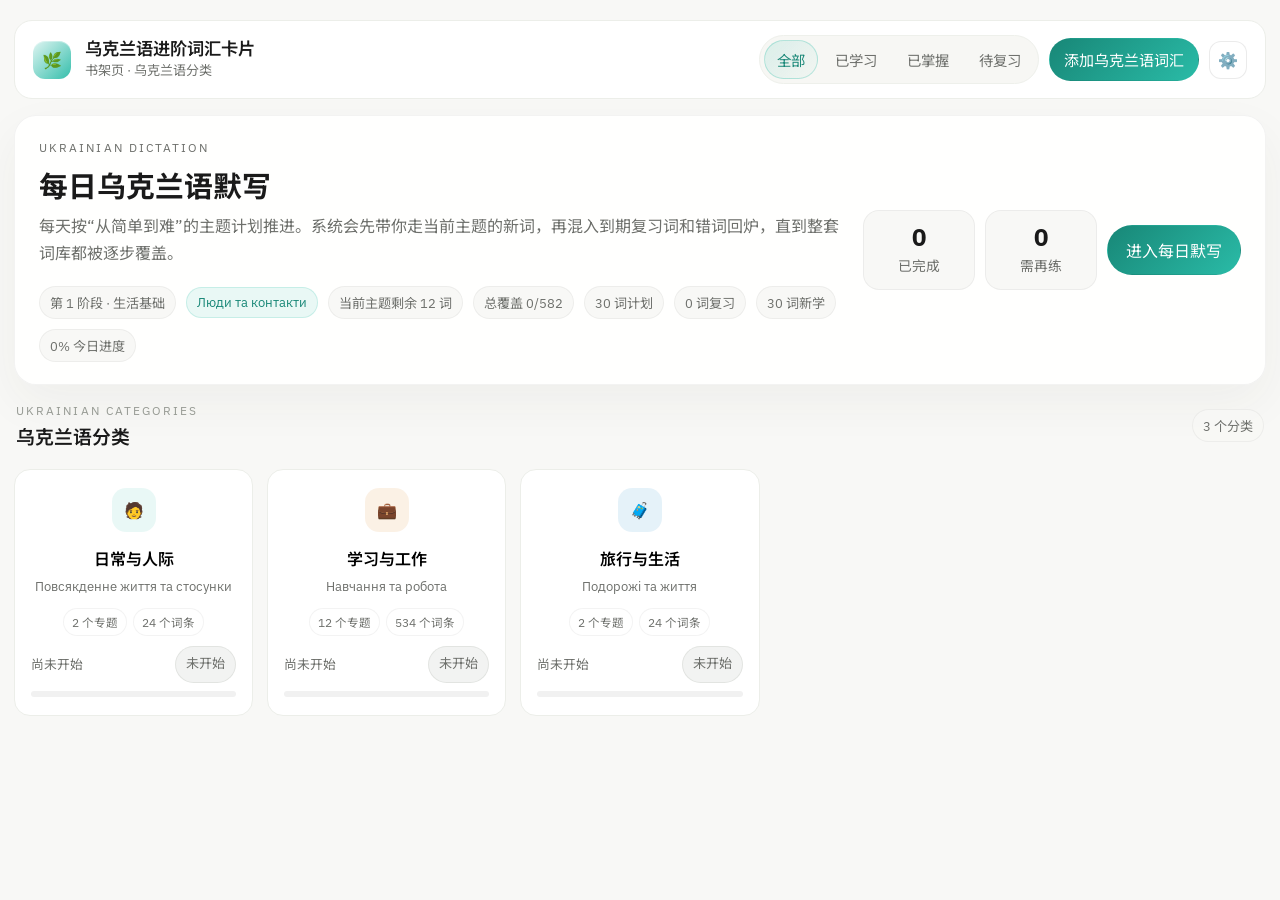
==== commit 5ecdfac4: "Force fresh asset versions for study sites" ====
--- a/ukrainian-vocab-site/index.html
+++ b/ukrainian-vocab-site/index.html
@@ -14,7 +14,7 @@
       href="https://fonts.googleapis.com/css2?family=Cormorant+Garamond:wght@500;600;700&family=IBM+Plex+Sans:wght@400;500;600;700&family=Noto+Sans+SC:wght@400;500;700&display=swap"
       rel="stylesheet"
     />
-    <link rel="stylesheet" href="./styles.css?v=ukrainian-v1" />
+    <link rel="stylesheet" href="./styles.css?v=ukrainian-v3" />
   </head>
   <body>
     <div class="ambient ambient-left"></div>
@@ -23,7 +23,7 @@
     <div class="app-shell">
       <div id="app"></div>
     </div>
-    <script src="./imported-topics.js?v=ukrainian-v1"></script>
-    <script src="./script.js?v=ukrainian-v1"></script>
+    <script src="./imported-topics.js?v=ukrainian-v3"></script>
+    <script src="./script.js?v=ukrainian-v3"></script>
   </body>
 </html>
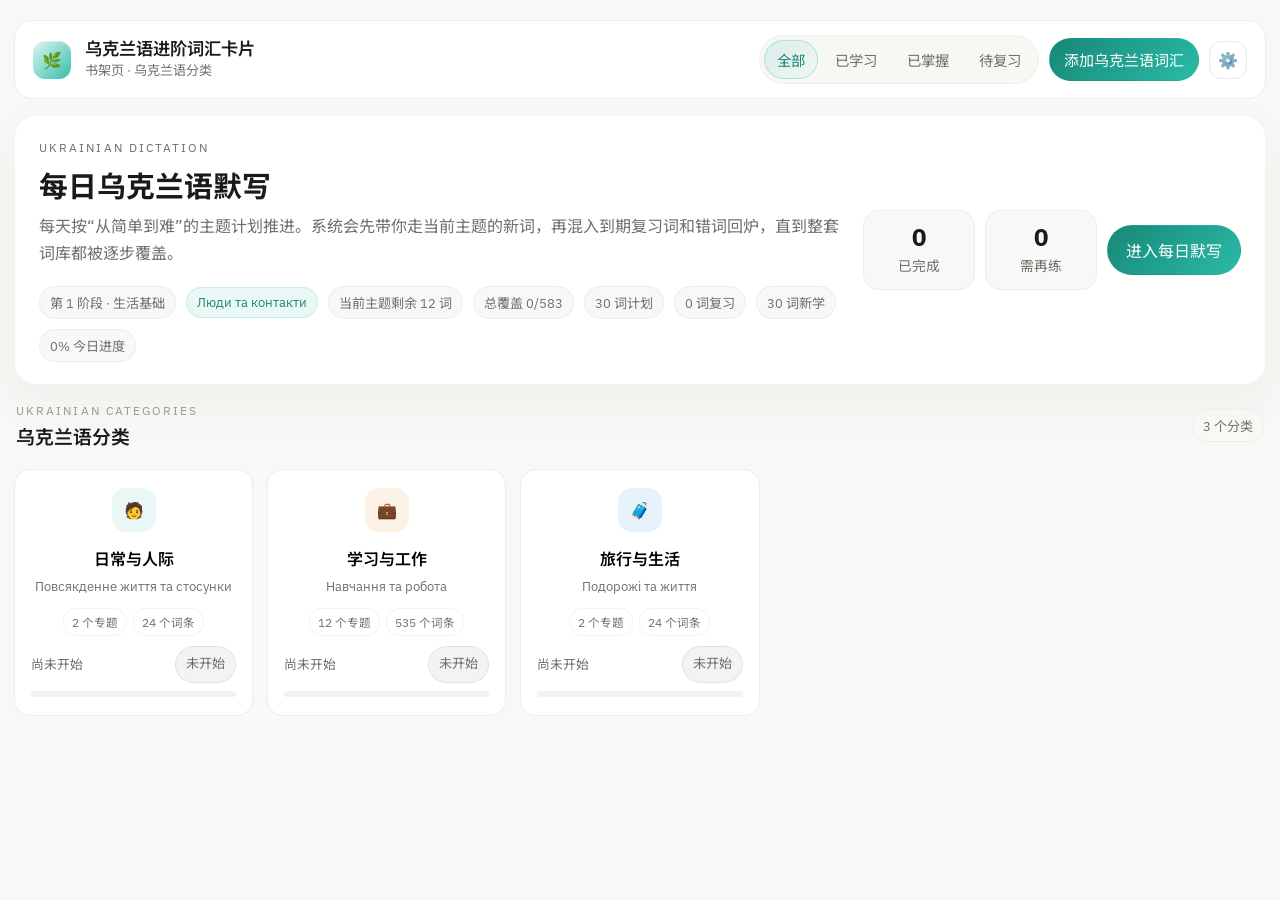
==== commit 04fc7f6d: "Rebuild Ukrainian study-work topic import" ====
--- a/ukrainian-vocab-site/index.html
+++ b/ukrainian-vocab-site/index.html
@@ -14,7 +14,7 @@
       href="https://fonts.googleapis.com/css2?family=Cormorant+Garamond:wght@500;600;700&family=IBM+Plex+Sans:wght@400;500;600;700&family=Noto+Sans+SC:wght@400;500;700&display=swap"
       rel="stylesheet"
     />
-    <link rel="stylesheet" href="./styles.css?v=ukrainian-v3" />
+    <link rel="stylesheet" href="./styles.css?v=ukrainian-v4" />
   </head>
   <body>
     <div class="ambient ambient-left"></div>
@@ -23,7 +23,7 @@
     <div class="app-shell">
       <div id="app"></div>
     </div>
-    <script src="./imported-topics.js?v=ukrainian-v3"></script>
-    <script src="./script.js?v=ukrainian-v3"></script>
+    <script src="./imported-topics.js?v=ukrainian-v4"></script>
+    <script src="./script.js?v=ukrainian-v4"></script>
   </body>
 </html>
